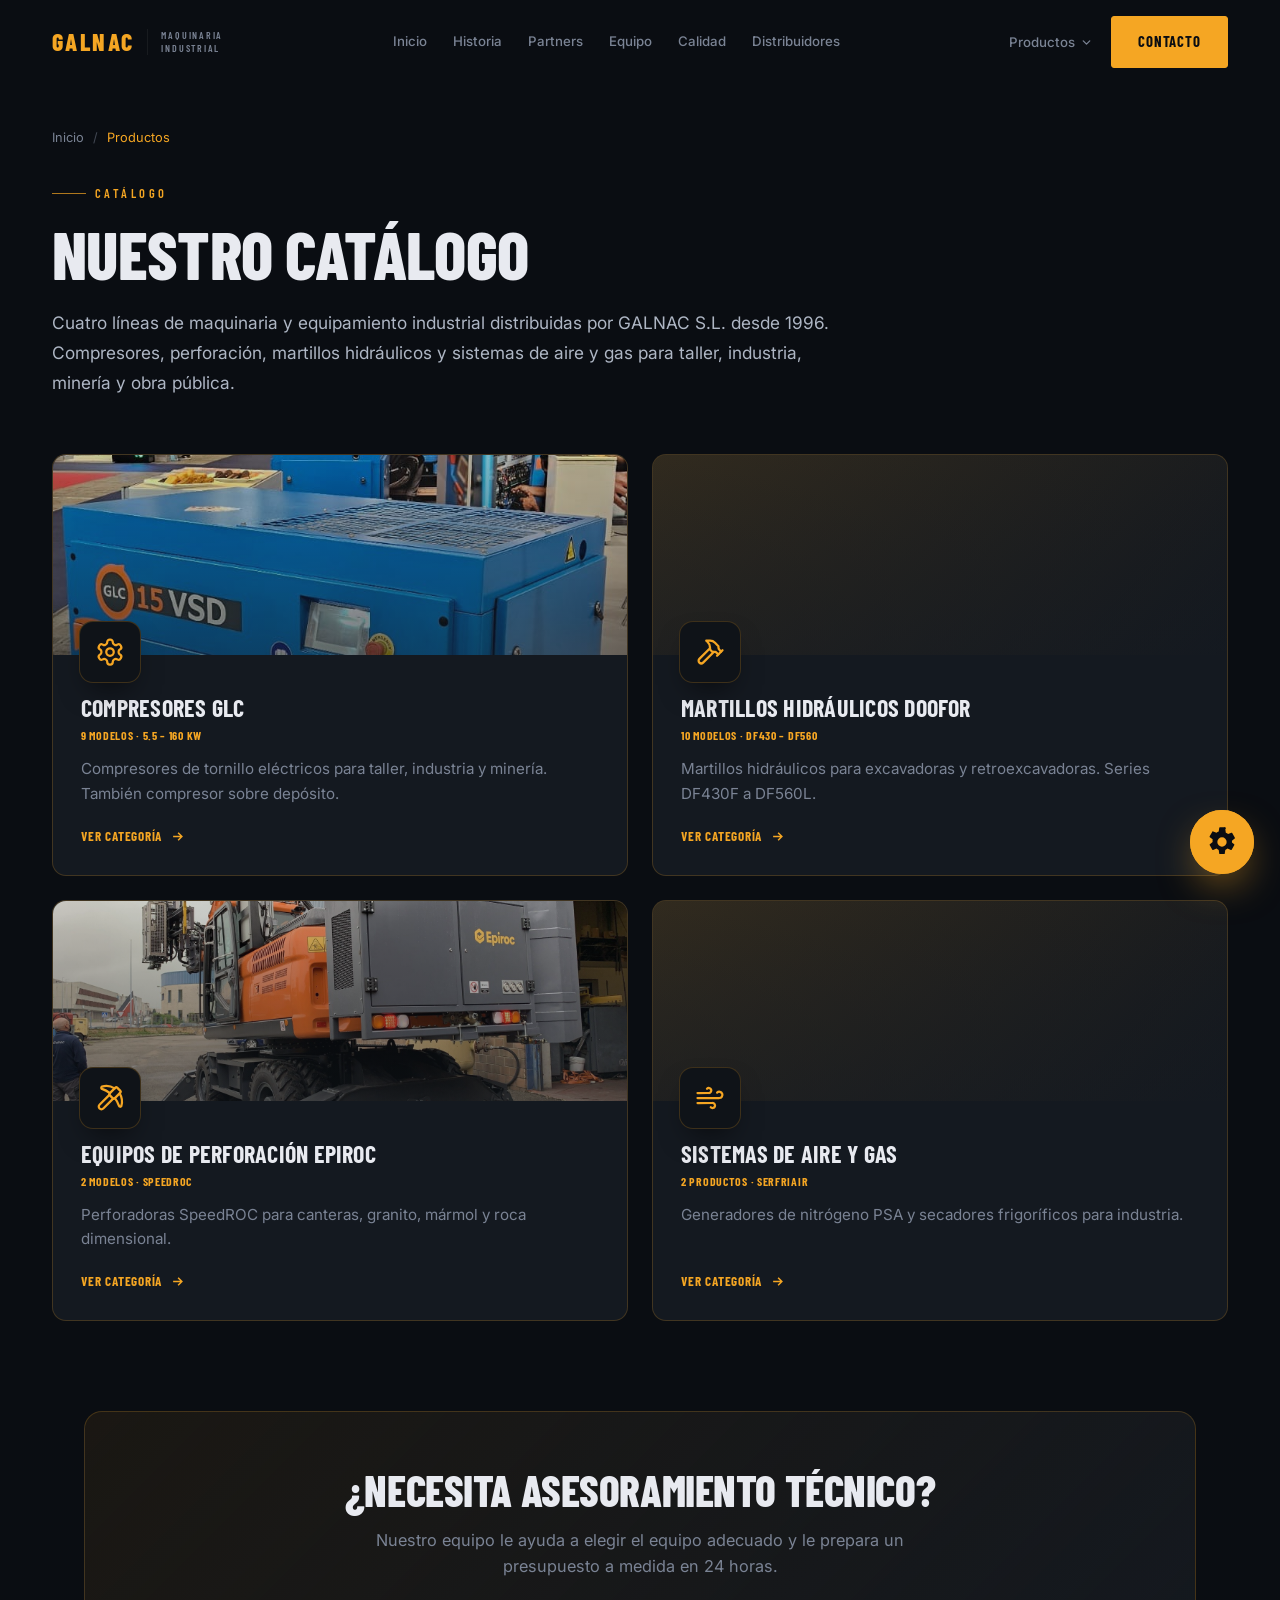
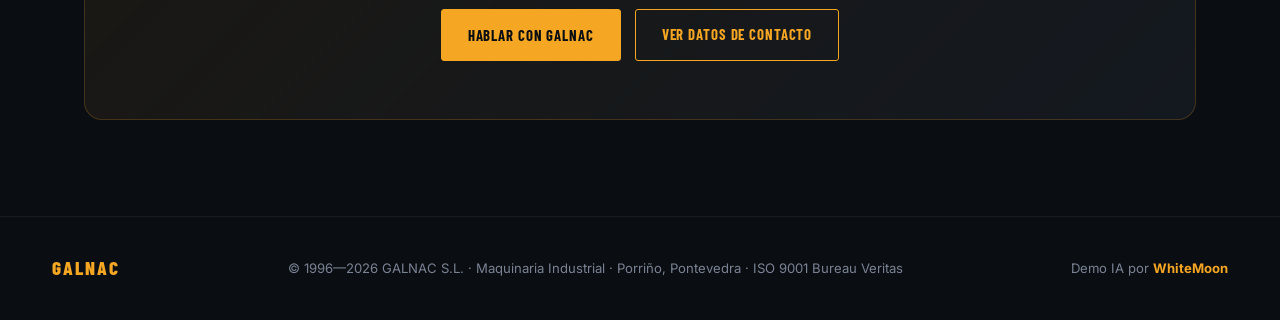
==== productos/index.html @ f0338fcb "feat: páginas internas de productos — catálogo, compresores, martillos, perforación, aire-gas - Nuev" ====
<!DOCTYPE html>
<html lang="es">
<head>
<meta charset="UTF-8" />
<meta name="viewport" content="width=device-width, initial-scale=1.0" />
<title>Catálogo de productos · GALNAC S.L. — Maquinaria Industrial</title>
<meta name="description" content="Catálogo completo de GALNAC S.L.: compresores de tornillo GLC, martillos hidráulicos Doofor, equipos de perforación Epiroc y sistemas de aire y gas. Maquinaria industrial desde 1996." />
<meta name="theme-color" content="#0a0d12" />
<link rel="preconnect" href="https://fonts.googleapis.com" />
<link rel="preconnect" href="https://fonts.gstatic.com" crossorigin />
<link href="https://fonts.googleapis.com/css2?family=Barlow+Condensed:wght@500;600;700;800&family=Inter:wght@400;500;600&display=swap" rel="stylesheet" />
<link rel="stylesheet" href="galnac.css" />
</head>
<body>

<header class="nav" id="nav">
  <div class="wrap nav-inner">
    <a href="../index.html#top" class="nav-logo" aria-label="GALNAC inicio">
      <img class="logo-img" src="https://galnac.com/wp-content/uploads/2021/06/logo_web.png" alt="Galnac" height="40" onerror="this.style.display='none';this.nextElementSibling.style.display='inline-block'" />
      <span class="logo-fallback">GALNAC</span>
      <span class="sep"></span>
      <small>Maquinaria<br>Industrial</small>
    </a>
    <nav class="nav-links">
      <a href="../index.html#top">Inicio</a>
      <a href="../index.html#historia">Historia</a>
      <a href="../index.html#partners">Partners</a>
      <a href="../index.html#equipo">Equipo</a>
      <a href="../index.html#calidad">Calidad</a>
      <a href="../index.html#distribuidores">Distribuidores</a>
    </nav>
    <div class="nav-cta">
      <div class="nav-dropdown">
        <a href="index.html" class="nav-link">Productos<svg class="chev" viewBox="0 0 24 24" fill="none" stroke="currentColor" stroke-width="2.4" stroke-linecap="round" stroke-linejoin="round"><path d="m6 9 6 6 6-6"/></svg></a>
        <div class="dropdown-menu">
          <a class="dropdown-item all" href="index.html">Ver todo el catálogo</a>
          <a class="dropdown-item" href="compresores.html">Compresores GLC</a>
          <a class="dropdown-item" href="martillos.html">Martillos Doofor</a>
          <a class="dropdown-item" href="perforacion.html">Equipos de Perforación</a>
          <a class="dropdown-item" href="aire-gas.html">Sistemas de Aire y Gas</a>
        </div>
      </div>
      <a href="../index.html#contacto" class="btn">Contacto</a>
      <div class="burger" id="burger" aria-label="Menú"><span></span><span></span><span></span></div>
    </div>
  </div>
</header>

<div class="mobile-menu" id="mobileMenu">
  <a href="../index.html#top">Inicio</a>
  <a href="../index.html#historia">Historia</a>
  <a href="index.html">Productos</a>
  <a href="../index.html#partners">Partners</a>
  <a href="../index.html#equipo">Equipo</a>
  <a href="../index.html#calidad">Calidad</a>
  <a href="../index.html#distribuidores">Distribuidores</a>
  <a href="../index.html#contacto">Contacto</a>
</div>

<main class="pp-main">
  <div class="crumb reveal">
    <a href="../index.html#top">Inicio</a><span class="sep">/</span><span class="cur">Productos</span>
  </div>
  <div class="pp-head reveal">
    <span class="eyebrow">Catálogo</span>
    <h1>Nuestro Catálogo</h1>
    <p class="lead">Cuatro líneas de maquinaria y equipamiento industrial distribuidas por GALNAC S.L. desde 1996. Compresores, perforación, martillos hidráulicos y sistemas de aire y gas para taller, industria, minería y obra pública.</p>
  </div>

  <div class="pp-section" style="padding-left:0;padding-right:0;padding-top:50px">
    <div class="catalog-grid">

      <a class="catalog-card reveal" href="compresores.html">
        <div class="catalog-media">
          <img src="../assets/compresor.jpeg" alt="Compresores Galnac GLC" loading="lazy" />
          <span class="catalog-badge"><svg viewBox="0 0 24 24" fill="none" stroke="currentColor" stroke-width="1.8" stroke-linecap="round" stroke-linejoin="round"><path d="M12.22 2h-.44a2 2 0 0 0-2 2v.18a2 2 0 0 1-1 1.73l-.43.25a2 2 0 0 1-2 0l-.15-.08a2 2 0 0 0-2.73.73l-.22.38a2 2 0 0 0 .73 2.73l.15.1a2 2 0 0 1 1 1.72v.51a2 2 0 0 1-1 1.74l-.15.09a2 2 0 0 0-.73 2.73l.22.38a2 2 0 0 0 2.73.73l.15-.08a2 2 0 0 1 2 0l.43.25a2 2 0 0 1 1 1.73V20a2 2 0 0 0 2 2h.44a2 2 0 0 0 2-2v-.18a2 2 0 0 1 1-1.73l.43-.25a2 2 0 0 1 2 0l.15.08a2 2 0 0 0 2.73-.73l.22-.39a2 2 0 0 0-.73-2.73l-.15-.08a2 2 0 0 1-1-1.74v-.5a2 2 0 0 1 1-1.74l.15-.09a2 2 0 0 0 .73-2.73l-.22-.38a2 2 0 0 0-2.73-.73l-.15.08a2 2 0 0 1-2 0l-.43-.25a2 2 0 0 1-1-1.73V4a2 2 0 0 0-2-2z"/><circle cx="12" cy="12" r="3"/></svg></span>
        </div>
        <div class="catalog-body">
          <h3>Compresores GLC</h3>
          <span class="count">9 modelos · 5.5 – 160 kW</span>
          <p>Compresores de tornillo eléctricos para taller, industria y minería. También compresor sobre depósito.</p>
          <span class="go">Ver categoría<svg viewBox="0 0 24 24" fill="none" stroke="currentColor" stroke-width="2.4"><path d="M5 12h14M13 6l6 6-6 6"/></svg></span>
        </div>
      </a>

      <a class="catalog-card reveal" href="martillos.html">
        <div class="catalog-media">
          <span class="catalog-badge"><svg viewBox="0 0 24 24" fill="none" stroke="currentColor" stroke-width="1.8" stroke-linecap="round" stroke-linejoin="round"><path d="m15 12-8.5 8.5a2.12 2.12 0 1 1-3-3L12 9"/><path d="M17.64 15 22 10.64"/><path d="m20.91 11.7-1.25-1.25c-.6-.6-.93-1.4-.93-2.25v-.86L16.01 4.6a5.56 5.56 0 0 0-3.94-1.64H9l.92.82A6.18 6.18 0 0 1 12 8.4v1.56l2 2h2.47l2.26 1.91"/></svg></span>
        </div>
        <div class="catalog-body">
          <h3>Martillos hidráulicos Doofor</h3>
          <span class="count">10 modelos · DF430 – DF560</span>
          <p>Martillos hidráulicos para excavadoras y retroexcavadoras. Series DF430F a DF560L.</p>
          <span class="go">Ver categoría<svg viewBox="0 0 24 24" fill="none" stroke="currentColor" stroke-width="2.4"><path d="M5 12h14M13 6l6 6-6 6"/></svg></span>
        </div>
      </a>

      <a class="catalog-card reveal" href="perforacion.html">
        <div class="catalog-media">
          <img src="../assets/maquina-epiroc.jpeg" alt="Equipos de perforación Epiroc" loading="lazy" />
          <span class="catalog-badge"><svg viewBox="0 0 24 24" fill="none" stroke="currentColor" stroke-width="1.8" stroke-linecap="round" stroke-linejoin="round"><path d="M14.531 12.469 6.619 20.38a1 1 0 1 1-3-3l7.912-7.912"/><path d="M15.686 4.314A12.5 12.5 0 0 0 5.461 2.958 1 1 0 0 0 5.58 4.71a22 22 0 0 1 6.318 3.393"/><path d="M17.7 3.7a1 1 0 0 0-1.4 0l-4.6 4.6a1 1 0 0 0 0 1.4l2.6 2.6a1 1 0 0 0 1.4 0l4.6-4.6a1 1 0 0 0 0-1.4z"/><path d="M19.686 8.314a12.501 12.501 0 0 1 1.356 10.225 1 1 0 0 1-1.751-.119 22 22 0 0 0-3.393-6.319"/></svg></span>
        </div>
        <div class="catalog-body">
          <h3>Equipos de perforación Epiroc</h3>
          <span class="count">2 modelos · SpeedROC</span>
          <p>Perforadoras SpeedROC para canteras, granito, mármol y roca dimensional.</p>
          <span class="go">Ver categoría<svg viewBox="0 0 24 24" fill="none" stroke="currentColor" stroke-width="2.4"><path d="M5 12h14M13 6l6 6-6 6"/></svg></span>
        </div>
      </a>

      <a class="catalog-card reveal" href="aire-gas.html">
        <div class="catalog-media">
          <span class="catalog-badge"><svg viewBox="0 0 24 24" fill="none" stroke="currentColor" stroke-width="1.8" stroke-linecap="round" stroke-linejoin="round"><path d="M17.7 7.7a2.5 2.5 0 1 1 1.8 4.3H2"/><path d="M9.6 4.6A2 2 0 1 1 11 8H2"/><path d="M12.6 19.4A2 2 0 1 0 14 16H2"/></svg></span>
        </div>
        <div class="catalog-body">
          <h3>Sistemas de aire y gas</h3>
          <span class="count">2 productos · SERFRIAIR</span>
          <p>Generadores de nitrógeno PSA y secadores frigoríficos para industria.</p>
          <span class="go">Ver categoría<svg viewBox="0 0 24 24" fill="none" stroke="currentColor" stroke-width="2.4"><path d="M5 12h14M13 6l6 6-6 6"/></svg></span>
        </div>
      </a>

    </div>
  </div>

  <div class="pp-final reveal">
    <div class="pp-final-inner">
      <h2>¿Necesita asesoramiento técnico?</h2>
      <p>Nuestro equipo le ayuda a elegir el equipo adecuado y le prepara un presupuesto a medida en 24 horas.</p>
      <div class="pp-final-actions">
        <button class="btn" onclick="toggleChat()">Hablar con Galnac</button>
        <a class="btn ghost" href="../index.html#contacto">Ver datos de contacto</a>
      </div>
    </div>
  </div>
</main>

<footer class="foot">
  <div class="wrap foot-inner">
    <span class="foot-logo">GALNAC</span>
    <span>© 1996—2026 GALNAC S.L. · Maquinaria Industrial · Porriño, Pontevedra · ISO 9001 Bureau Veritas</span>
    <span class="foot-wm">Demo IA por <b>WhiteMoon</b></span>
  </div>
</footer>

<script src="galnac.js"></script>
</body>
</html>
---- productos/galnac.css ----
/* GALNAC — estilos compartidos de las páginas internas de productos */
:root{
  --bg:#0a0d12;
  --bg2:#0f1318;
  --card:#141920;
  --p:#f5a623;
  --p2:#ffc107;
  --text:#e8eaf0;
  --muted:#7a8394;
  --border:rgba(245,166,35,.2);
  --line:rgba(255,255,255,.06);
  --display:"Barlow Condensed",system-ui,sans-serif;
  --body:"Inter",system-ui,sans-serif;
  --maxw:1240px;
}
*{margin:0;padding:0;box-sizing:border-box}
html{scroll-behavior:smooth;scroll-padding-top:96px}
body{background:var(--bg);color:var(--text);font-family:var(--body);font-weight:400;line-height:1.6;overflow-x:hidden;-webkit-font-smoothing:antialiased}
::selection{background:var(--p);color:#0a0d12}
a{color:inherit;text-decoration:none}
img{max-width:100%;display:block}
h1,h2,h3,.display{font-family:var(--display);font-weight:800;line-height:.95;letter-spacing:-.01em;text-transform:uppercase}
.wrap{max-width:var(--maxw);margin:0 auto;padding:0 32px}
.eyebrow{font-family:var(--display);font-weight:600;text-transform:uppercase;letter-spacing:.28em;font-size:.78rem;color:var(--p);display:inline-flex;align-items:center;gap:.7em}
.eyebrow::before{content:"";width:34px;height:1px;background:var(--p);display:inline-block;opacity:.7}

/* ============ NAV ============ */
header.nav{position:fixed;top:0;left:0;right:0;z-index:900;transition:background .4s ease,border-color .4s ease,backdrop-filter .4s}
header.nav::after{content:"";position:absolute;inset:0;border-bottom:1px solid transparent;transition:border-color .4s;pointer-events:none}
header.nav.scrolled{background:rgba(8,10,14,.82);backdrop-filter:blur(14px)}
header.nav.scrolled::after{border-bottom-color:var(--line)}
.nav-inner{display:flex;align-items:center;justify-content:space-between;height:84px}
.nav-logo{display:flex;align-items:center;gap:13px}
.nav-logo .logo-img{display:block;height:40px;width:auto;flex-shrink:0;filter:brightness(0) saturate(100%) invert(72%) sepia(58%) saturate(1400%) hue-rotate(353deg) brightness(99%) contrast(95%)}
.nav-logo .logo-fallback{display:none;color:var(--p);font-family:var(--display);font-weight:800;font-size:1.5rem;letter-spacing:.1em;line-height:1}
.nav-logo .sep{width:1px;height:26px;background:var(--line)}
.nav-logo small{font-family:var(--display);font-weight:600;letter-spacing:.18em;font-size:.62rem;color:var(--muted);text-transform:uppercase;line-height:1.3}
.nav-links{display:flex;align-items:center;gap:26px}
.nav-links a{font-size:.83rem;font-weight:500;color:var(--muted);position:relative;transition:color .25s}
.nav-links a::after{content:"";position:absolute;left:0;bottom:-6px;width:0;height:1.5px;background:var(--p);transition:width .3s ease}
.nav-links a:hover{color:var(--text)}
.nav-links a:hover::after{width:100%}
/* dropdown productos (lista simple) */
.nav-dropdown{position:relative}
.nav-dropdown>.nav-link{display:inline-flex;align-items:center;gap:5px;font-size:.83rem;font-weight:500;color:var(--muted);cursor:pointer;transition:color .25s}
.nav-dropdown:hover>.nav-link{color:var(--text)}
.nav-dropdown>.nav-link .chev{width:13px;height:13px;transition:transform .3s}
.nav-dropdown:hover>.nav-link .chev{transform:rotate(180deg);color:var(--p)}
.dropdown-menu{display:none;position:absolute;top:100%;right:0;margin-top:14px;background:#0d1117;border:1px solid rgba(245,166,35,.3);border-radius:12px;padding:10px;z-index:999;box-shadow:0 18px 50px rgba(0,0,0,.6);min-width:248px}
.dropdown-menu::before{content:"";position:absolute;top:-14px;left:0;right:0;height:14px}
.nav-dropdown:hover .dropdown-menu{display:block}
.dropdown-item{display:block;padding:9px 16px;color:#c2c7d2;font-size:.86rem;border-radius:7px;transition:color .2s,background .2s,padding .2s}
.dropdown-item:hover{color:var(--p);background:rgba(245,166,35,.06);padding-left:21px}
.dropdown-item.all{color:var(--p);font-weight:600;border-bottom:1px solid rgba(255,255,255,.07);border-radius:0;margin-bottom:5px;padding-bottom:12px}
.dropdown-item.all:hover{padding-left:16px}
.btn{display:inline-flex;align-items:center;gap:9px;font-family:var(--display);font-weight:700;text-transform:uppercase;letter-spacing:.06em;font-size:.92rem;padding:13px 26px;border-radius:3px;border:1px solid var(--p);color:#0a0d12;background:var(--p);transition:transform .2s ease,box-shadow .3s ease,background .3s;cursor:pointer}
.btn:hover{transform:translateY(-2px);box-shadow:0 10px 30px -10px rgba(245,166,35,.6)}
.btn.ghost{background:transparent;color:var(--p)}
.btn.ghost:hover{background:rgba(245,166,35,.08)}
.nav-cta{display:flex;align-items:center;gap:18px}
.burger{display:none;flex-direction:column;gap:5px;cursor:pointer;padding:8px}
.burger span{width:26px;height:2px;background:var(--text);transition:.3s}
.mobile-menu{position:fixed;inset:0;background:rgba(8,10,14,.97);backdrop-filter:blur(10px);z-index:899;display:flex;flex-direction:column;justify-content:center;align-items:center;gap:24px;opacity:0;pointer-events:none;transition:opacity .35s}
.mobile-menu.open{opacity:1;pointer-events:auto}
.mobile-menu a{font-family:var(--display);font-weight:700;text-transform:uppercase;font-size:1.6rem;color:var(--text);letter-spacing:.02em}
.mobile-menu a:hover{color:var(--p)}

/* ============ PÁGINA DE PRODUCTO ============ */
.pp-main{max-width:var(--maxw);margin:0 auto;padding:128px 32px 0}
.crumb{display:flex;align-items:center;gap:9px;font-size:.8rem;color:var(--muted);margin-bottom:28px;flex-wrap:wrap}
.crumb a{transition:color .2s}
.crumb a:hover{color:var(--text)}
.crumb .sep{opacity:.5}
.crumb .cur{color:var(--p)}
.pp-head{max-width:780px}
.pp-head h1{font-size:clamp(2.3rem,6vw,4.2rem);margin-top:18px}
.pp-head .lead{color:#aeb6c4;font-size:1.08rem;margin-top:22px;line-height:1.75}
.pp-banner{margin-top:44px;border-radius:16px;overflow:hidden;border:1px solid var(--border);position:relative}
.pp-banner img{width:100%;height:clamp(240px,42vw,440px);object-fit:cover}
.pp-banner::after{content:"";position:absolute;inset:0;background:linear-gradient(180deg,rgba(10,13,18,.1),rgba(10,13,18,.55))}

.pp-section{max-width:var(--maxw);margin:0 auto;padding:72px 32px 0}
.pp-section .sec-head{margin-bottom:40px}
.pp-section .sec-head h2{font-size:clamp(1.9rem,4vw,2.8rem);margin-top:14px}

/* grid de modelos */
.model-grid{display:grid;grid-template-columns:repeat(3,1fr);gap:20px}
.model-card{background:var(--card);border:1px solid var(--line);border-radius:12px;padding:26px;display:flex;flex-direction:column;transition:border-color .3s,transform .3s}
.model-card:hover{border-color:var(--border);transform:translateY(-4px)}
.model-card .mname{font-family:var(--display);font-weight:800;font-size:1.5rem;text-transform:uppercase;letter-spacing:.01em;line-height:1}
.model-card .mspec{margin-top:11px;font-size:.72rem;font-weight:600;letter-spacing:.08em;text-transform:uppercase;color:var(--p);border:1px solid var(--border);border-radius:100px;padding:4px 12px;align-self:flex-start}
.model-card .mdesc{color:var(--muted);font-size:.9rem;margin-top:15px;flex:1}
.model-card .mcta{margin-top:20px;display:inline-flex;align-items:center;gap:8px;font-family:var(--display);font-weight:700;text-transform:uppercase;letter-spacing:.06em;font-size:.8rem;color:var(--p);background:none;border:none;cursor:pointer;padding:0;align-self:flex-start;transition:gap .3s}
.model-card .mcta:hover{gap:13px}
.model-card .mcta svg{width:14px;height:14px}

/* catálogo — 4 cards grandes */
.catalog-grid{display:grid;grid-template-columns:1fr 1fr;gap:24px;margin-top:6px}
.catalog-card{position:relative;display:flex;flex-direction:column;background:var(--card);border:1px solid var(--border);border-radius:14px;overflow:hidden;transition:border-color .35s,transform .35s,box-shadow .35s}
.catalog-card:hover{transform:translateY(-6px);border-color:var(--p);box-shadow:0 24px 50px -26px rgba(245,166,35,.4)}
.catalog-media{height:200px;position:relative;background:linear-gradient(135deg,rgba(245,166,35,.16),rgba(20,25,32,.5))}
.catalog-media img{width:100%;height:100%;object-fit:cover;transition:transform .7s ease}
.catalog-card:hover .catalog-media img{transform:scale(1.05)}
.catalog-media::after{content:"";position:absolute;inset:0;background:linear-gradient(180deg,rgba(10,13,18,.15),rgba(20,25,32,.55))}
.catalog-badge{position:absolute;left:26px;bottom:-28px;z-index:2;width:62px;height:62px;border-radius:14px;background:var(--bg2);border:1px solid var(--border);display:flex;align-items:center;justify-content:center;color:var(--p);box-shadow:0 14px 30px -12px rgba(0,0,0,.7)}
.catalog-badge svg{width:30px;height:30px}
.catalog-body{padding:42px 28px 28px;display:flex;flex-direction:column;flex:1}
.catalog-body h3{font-size:1.5rem;font-weight:700;letter-spacing:.01em}
.catalog-body .count{font-family:var(--display);font-weight:700;font-size:.74rem;letter-spacing:.06em;text-transform:uppercase;color:var(--p);margin-top:6px}
.catalog-body p{color:var(--muted);font-size:.95rem;margin-top:12px;flex:1}
.catalog-body .go{margin-top:20px;display:inline-flex;align-items:center;gap:8px;font-family:var(--display);font-weight:700;text-transform:uppercase;letter-spacing:.06em;font-size:.82rem;color:var(--p);transition:gap .3s}
.catalog-card:hover .catalog-body .go{gap:14px}
.catalog-body .go svg{width:15px;height:15px}

/* CTA final */
.pp-final{max-width:var(--maxw);margin:90px auto 0;padding:0 32px}
.pp-final-inner{background:linear-gradient(135deg,rgba(245,166,35,.07),var(--card));border:1px solid var(--border);border-radius:18px;padding:58px 40px;text-align:center}
.pp-final-inner h2{font-size:clamp(1.9rem,4vw,2.7rem)}
.pp-final-inner p{color:var(--muted);margin:16px auto 30px;max-width:580px;font-size:1.02rem}
.pp-final-actions{display:flex;gap:14px;justify-content:center;flex-wrap:wrap}

/* footer */
footer.foot{border-top:1px solid var(--line);padding:36px 0;margin-top:96px}
.foot-inner{display:flex;align-items:center;justify-content:space-between;flex-wrap:wrap;gap:18px;color:var(--muted);font-size:.82rem}
.foot-inner .foot-logo{font-family:var(--display);font-weight:800;letter-spacing:.1em;color:var(--p);font-size:1.2rem}
.foot-wm{color:var(--muted)}
.foot-wm b{color:var(--p)}

/* reveal */
.reveal{opacity:0;transform:translateY(34px);transition:opacity .8s cubic-bezier(.16,1,.3,1),transform .8s cubic-bezier(.16,1,.3,1)}
.reveal.is-in{opacity:1;transform:none}

/* ============ CHATBOT ============ */
.fab{position:fixed;right:26px;bottom:26px;z-index:950;width:64px;height:64px;border-radius:50%;background:var(--p);border:none;cursor:pointer;display:flex;align-items:center;justify-content:center;box-shadow:0 16px 40px -10px rgba(245,166,35,.65);transition:transform .3s ease,box-shadow .3s}
.fab:hover{transform:scale(1.08) rotate(15deg)}
.fab svg{width:32px;height:32px;color:#0a0d12;animation:gear 12s linear infinite}
@keyframes gear{to{transform:rotate(360deg)}}
.fab .ping{position:absolute;inset:0;border-radius:50%;border:2px solid var(--p);animation:fabping 2.6s ease-out infinite}
@keyframes fabping{0%{transform:scale(1);opacity:.7}100%{transform:scale(1.5);opacity:0}}
.chat{position:fixed;right:26px;bottom:26px;z-index:960;width:392px;max-width:calc(100vw - 32px);height:600px;max-height:calc(100vh - 40px);background:var(--bg2);border:1px solid var(--border);border-radius:16px;display:flex;flex-direction:column;overflow:hidden;box-shadow:0 40px 90px -30px rgba(0,0,0,.9);transform:translateY(30px) scale(.96);opacity:0;pointer-events:none;transition:transform .35s cubic-bezier(.16,1,.3,1),opacity .35s}
.chat.open{transform:none;opacity:1;pointer-events:auto}
.chat-head{display:flex;align-items:center;gap:14px;padding:18px 20px;background:var(--card);border-bottom:1px solid var(--line)}
.chat-ava{width:46px;height:46px;border-radius:50%;background:linear-gradient(135deg,var(--p),#c97e10);display:flex;align-items:center;justify-content:center;flex-shrink:0}
.chat-ava svg{width:26px;height:26px;color:#0a0d12}
.chat-head .hi b{font-family:var(--display);font-weight:800;font-size:1.18rem;text-transform:uppercase;letter-spacing:.04em;display:block;line-height:1}
.chat-head .hi small{color:var(--muted);font-size:.74rem;display:flex;align-items:center;gap:6px;margin-top:4px}
.chat-head .hi small i{width:7px;height:7px;border-radius:50%;background:#22c55e;display:inline-block}
.chat-x{margin-left:auto;background:none;border:none;color:var(--muted);cursor:pointer;font-size:1.5rem;line-height:1;padding:4px 8px;transition:color .2s}
.chat-x:hover{color:var(--text)}
.chat-body{flex:1;overflow-y:auto;padding:20px;display:flex;flex-direction:column;gap:14px;scrollbar-width:thin;scrollbar-color:var(--p) transparent}
.chat-body::-webkit-scrollbar{width:6px}
.chat-body::-webkit-scrollbar-thumb{background:rgba(245,166,35,.4);border-radius:3px}
.msg{max-width:84%;padding:12px 15px;border-radius:13px;font-size:.92rem;line-height:1.5;white-space:pre-wrap;word-wrap:break-word;animation:msgin .35s ease}
@keyframes msgin{from{opacity:0;transform:translateY(8px)}to{opacity:1;transform:none}}
.msg.bot{align-self:flex-start;background:var(--card);border:1px solid var(--line);border-bottom-left-radius:4px}
.msg.me{align-self:flex-end;background:var(--p);color:#0a0d12;font-weight:500;border-bottom-right-radius:4px}
.typing{align-self:flex-start;display:flex;gap:5px;padding:14px 16px;background:var(--card);border:1px solid var(--line);border-radius:13px;border-bottom-left-radius:4px}
.typing span{width:7px;height:7px;border-radius:50%;background:var(--muted);animation:typing 1.2s infinite}
.typing span:nth-child(2){animation-delay:.2s}.typing span:nth-child(3){animation-delay:.4s}
@keyframes typing{0%,60%,100%{opacity:.3;transform:translateY(0)}30%{opacity:1;transform:translateY(-4px)}}
.quicks{display:flex;flex-wrap:wrap;gap:8px;padding:0 20px 14px}
.quick{font-family:var(--body);font-size:.8rem;font-weight:500;border:1px solid var(--border);background:rgba(245,166,35,.05);color:var(--p2);border-radius:100px;padding:8px 13px;cursor:pointer;transition:background .25s,transform .2s}
.quick:hover{background:rgba(245,166,35,.16);transform:translateY(-2px)}
.chat-input{display:flex;gap:10px;padding:14px 16px;border-top:1px solid var(--line);background:var(--card)}
.chat-input input{flex:1;background:var(--bg);border:1px solid var(--line);border-radius:9px;color:var(--text);padding:12px 14px;font-family:var(--body);font-size:.92rem;outline:none;transition:border-color .25s}
.chat-input input:focus{border-color:var(--border)}
.chat-input button{background:var(--p);border:none;border-radius:9px;width:46px;cursor:pointer;display:flex;align-items:center;justify-content:center;flex-shrink:0;transition:transform .2s,opacity .2s}
.chat-input button:hover{transform:scale(1.06)}
.chat-input button:disabled{opacity:.45;cursor:default}
.chat-input button svg{width:20px;height:20px;color:#0a0d12}

/* ============ RESPONSIVE ============ */
@media(max-width:900px){
  .wrap,.pp-main,.pp-section,.pp-final{padding-left:22px;padding-right:22px}
  .nav-links{display:none}
  .nav-cta .btn{display:none}
  .nav-dropdown{display:none}
  .burger{display:flex}
  .model-grid{grid-template-columns:1fr 1fr}
  .catalog-grid{grid-template-columns:1fr}
}
@media(max-width:600px){
  .wrap,.pp-main,.pp-section,.pp-final{padding-left:18px;padding-right:18px}
  .model-grid{grid-template-columns:1fr}
  .chat{right:0;bottom:0;width:100vw;height:100vh;max-height:100vh;border-radius:0}
  .fab{right:18px;bottom:18px}
  .pp-final-inner{padding:42px 24px}
}
@media(prefers-reduced-motion:reduce){
  *{animation-duration:.001ms!important;animation-iteration-count:1!important;transition-duration:.001ms!important;scroll-behavior:auto!important}
  .reveal{opacity:1!important;transform:none!important}
}
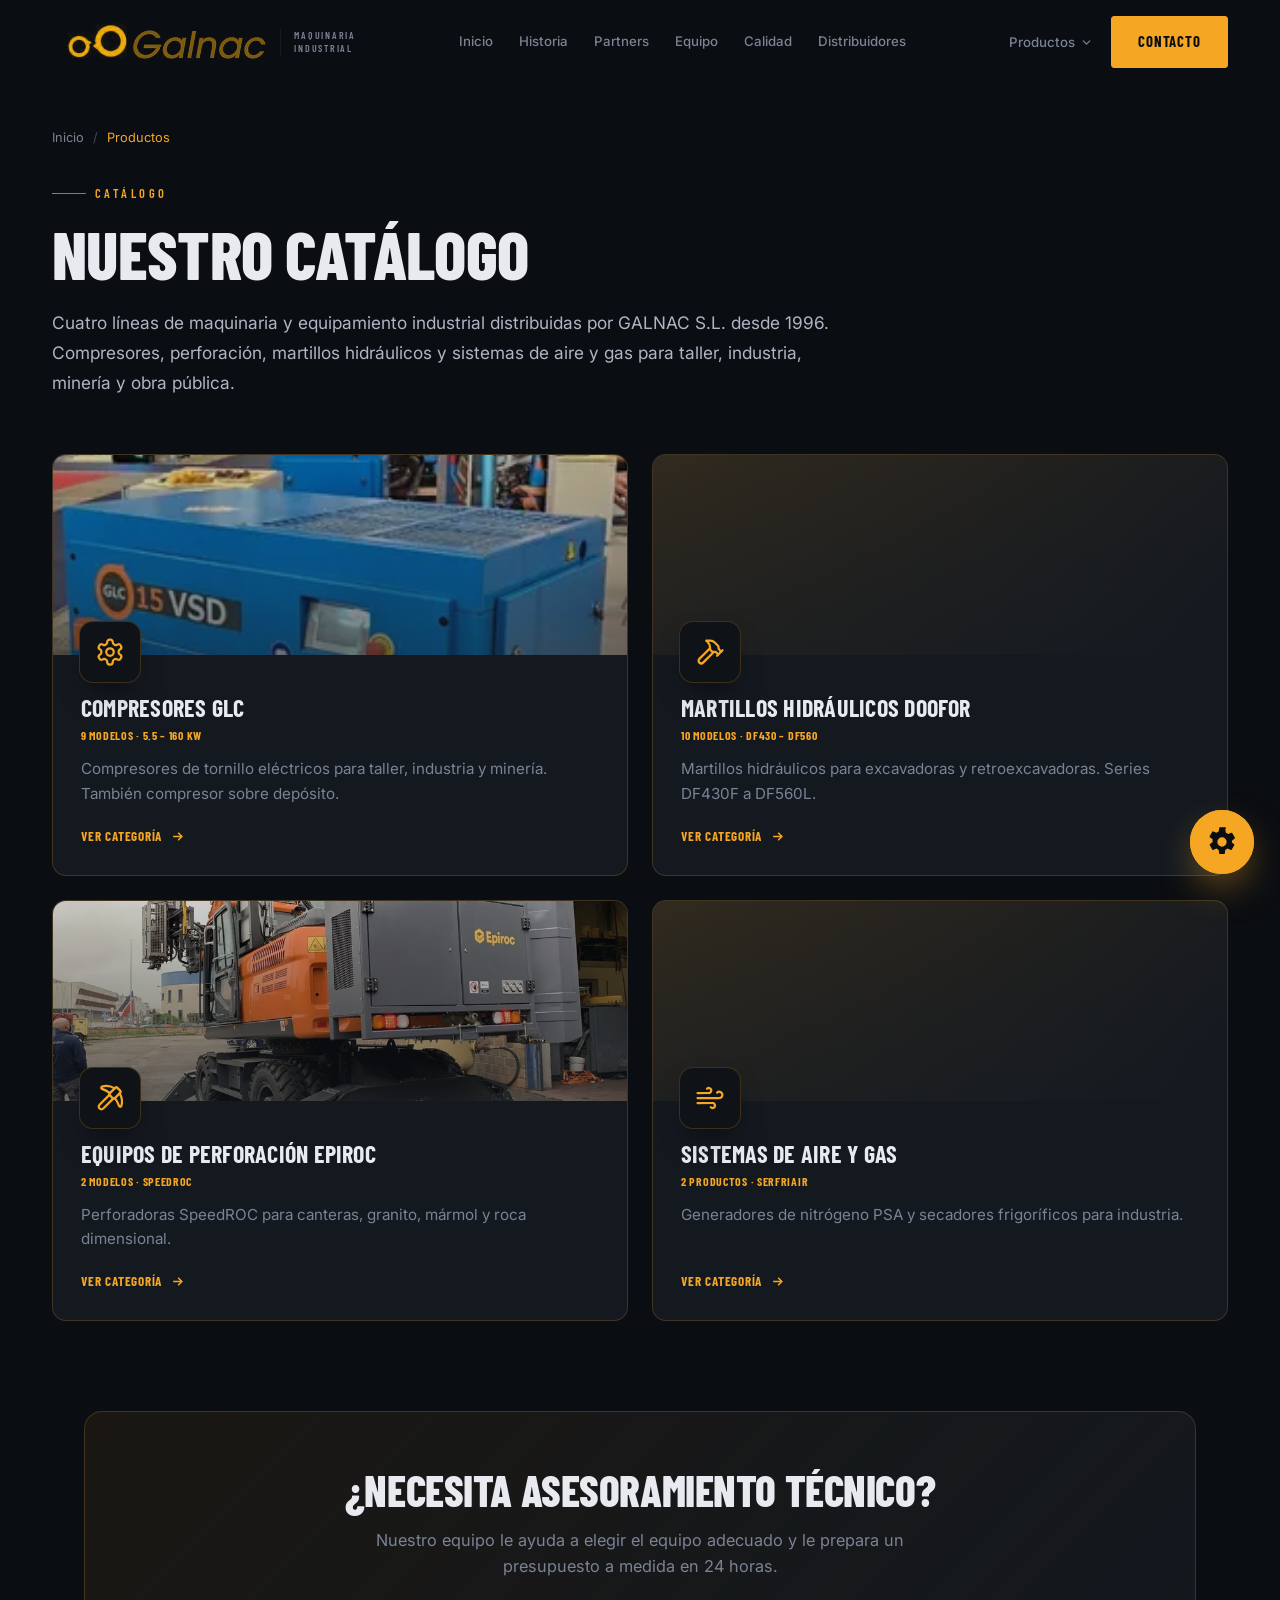
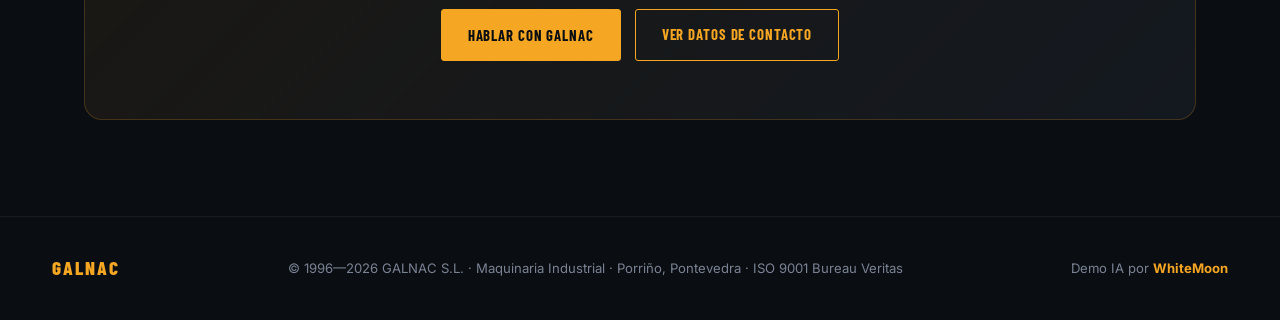
==== commit 2c1cf312: "perf: WebP, fonts no-blocking, logo local, CLS beam/scan, GSAP defer - Imágenes a WebP + recomprimid" ====
--- a/productos/index.html
+++ b/productos/index.html
@@ -16,8 +16,10 @@
 <header class="nav" id="nav">
   <div class="wrap nav-inner">
     <a href="../index.html#top" class="nav-logo" aria-label="GALNAC inicio">
-      <img class="logo-img" src="https://galnac.com/wp-content/uploads/2021/06/logo_web.png" alt="Galnac" height="40" onerror="this.style.display='none';this.nextElementSibling.style.display='inline-block'" />
-      <span class="logo-fallback">GALNAC</span>
+      <picture>
+        <source srcset="../assets/logo-galnac.webp" type="image/webp" />
+        <img class="logo-img" src="../assets/logo-galnac.png" alt="Galnac" width="202" height="40" />
+      </picture>
       <span class="sep"></span>
       <small>Maquinaria<br>Industrial</small>
     </a>
@@ -72,7 +74,7 @@
 
       <a class="catalog-card reveal" href="compresores.html">
         <div class="catalog-media">
-          <img src="../assets/compresor.jpeg" alt="Compresores Galnac GLC" loading="lazy" />
+          <picture><source srcset="../assets/compresor.webp" type="image/webp" /><img src="../assets/compresor.jpeg" alt="Compresores Galnac GLC" loading="lazy" /></picture>
           <span class="catalog-badge"><svg viewBox="0 0 24 24" fill="none" stroke="currentColor" stroke-width="1.8" stroke-linecap="round" stroke-linejoin="round"><path d="M12.22 2h-.44a2 2 0 0 0-2 2v.18a2 2 0 0 1-1 1.73l-.43.25a2 2 0 0 1-2 0l-.15-.08a2 2 0 0 0-2.73.73l-.22.38a2 2 0 0 0 .73 2.73l.15.1a2 2 0 0 1 1 1.72v.51a2 2 0 0 1-1 1.74l-.15.09a2 2 0 0 0-.73 2.73l.22.38a2 2 0 0 0 2.73.73l.15-.08a2 2 0 0 1 2 0l.43.25a2 2 0 0 1 1 1.73V20a2 2 0 0 0 2 2h.44a2 2 0 0 0 2-2v-.18a2 2 0 0 1 1-1.73l.43-.25a2 2 0 0 1 2 0l.15.08a2 2 0 0 0 2.73-.73l.22-.39a2 2 0 0 0-.73-2.73l-.15-.08a2 2 0 0 1-1-1.74v-.5a2 2 0 0 1 1-1.74l.15-.09a2 2 0 0 0 .73-2.73l-.22-.38a2 2 0 0 0-2.73-.73l-.15.08a2 2 0 0 1-2 0l-.43-.25a2 2 0 0 1-1-1.73V4a2 2 0 0 0-2-2z"/><circle cx="12" cy="12" r="3"/></svg></span>
         </div>
         <div class="catalog-body">
@@ -97,7 +99,7 @@
 
       <a class="catalog-card reveal" href="perforacion.html">
         <div class="catalog-media">
-          <img src="../assets/maquina-epiroc.jpeg" alt="Equipos de perforación Epiroc" loading="lazy" />
+          <picture><source srcset="../assets/maquina-epiroc.webp" type="image/webp" /><img src="../assets/maquina-epiroc.jpeg" alt="Equipos de perforación Epiroc" loading="lazy" /></picture>
           <span class="catalog-badge"><svg viewBox="0 0 24 24" fill="none" stroke="currentColor" stroke-width="1.8" stroke-linecap="round" stroke-linejoin="round"><path d="M14.531 12.469 6.619 20.38a1 1 0 1 1-3-3l7.912-7.912"/><path d="M15.686 4.314A12.5 12.5 0 0 0 5.461 2.958 1 1 0 0 0 5.58 4.71a22 22 0 0 1 6.318 3.393"/><path d="M17.7 3.7a1 1 0 0 0-1.4 0l-4.6 4.6a1 1 0 0 0 0 1.4l2.6 2.6a1 1 0 0 0 1.4 0l4.6-4.6a1 1 0 0 0 0-1.4z"/><path d="M19.686 8.314a12.501 12.501 0 0 1 1.356 10.225 1 1 0 0 1-1.751-.119 22 22 0 0 0-3.393-6.319"/></svg></span>
         </div>
         <div class="catalog-body">
--- a/productos/galnac.css
+++ b/productos/galnac.css
@@ -19,6 +19,7 @@
 ::selection{background:var(--p);color:#0a0d12}
 a{color:inherit;text-decoration:none}
 img{max-width:100%;display:block}
+picture{display:contents}
 h1,h2,h3,.display{font-family:var(--display);font-weight:800;line-height:.95;letter-spacing:-.01em;text-transform:uppercase}
 .wrap{max-width:var(--maxw);margin:0 auto;padding:0 32px}
 .eyebrow{font-family:var(--display);font-weight:600;text-transform:uppercase;letter-spacing:.28em;font-size:.78rem;color:var(--p);display:inline-flex;align-items:center;gap:.7em}
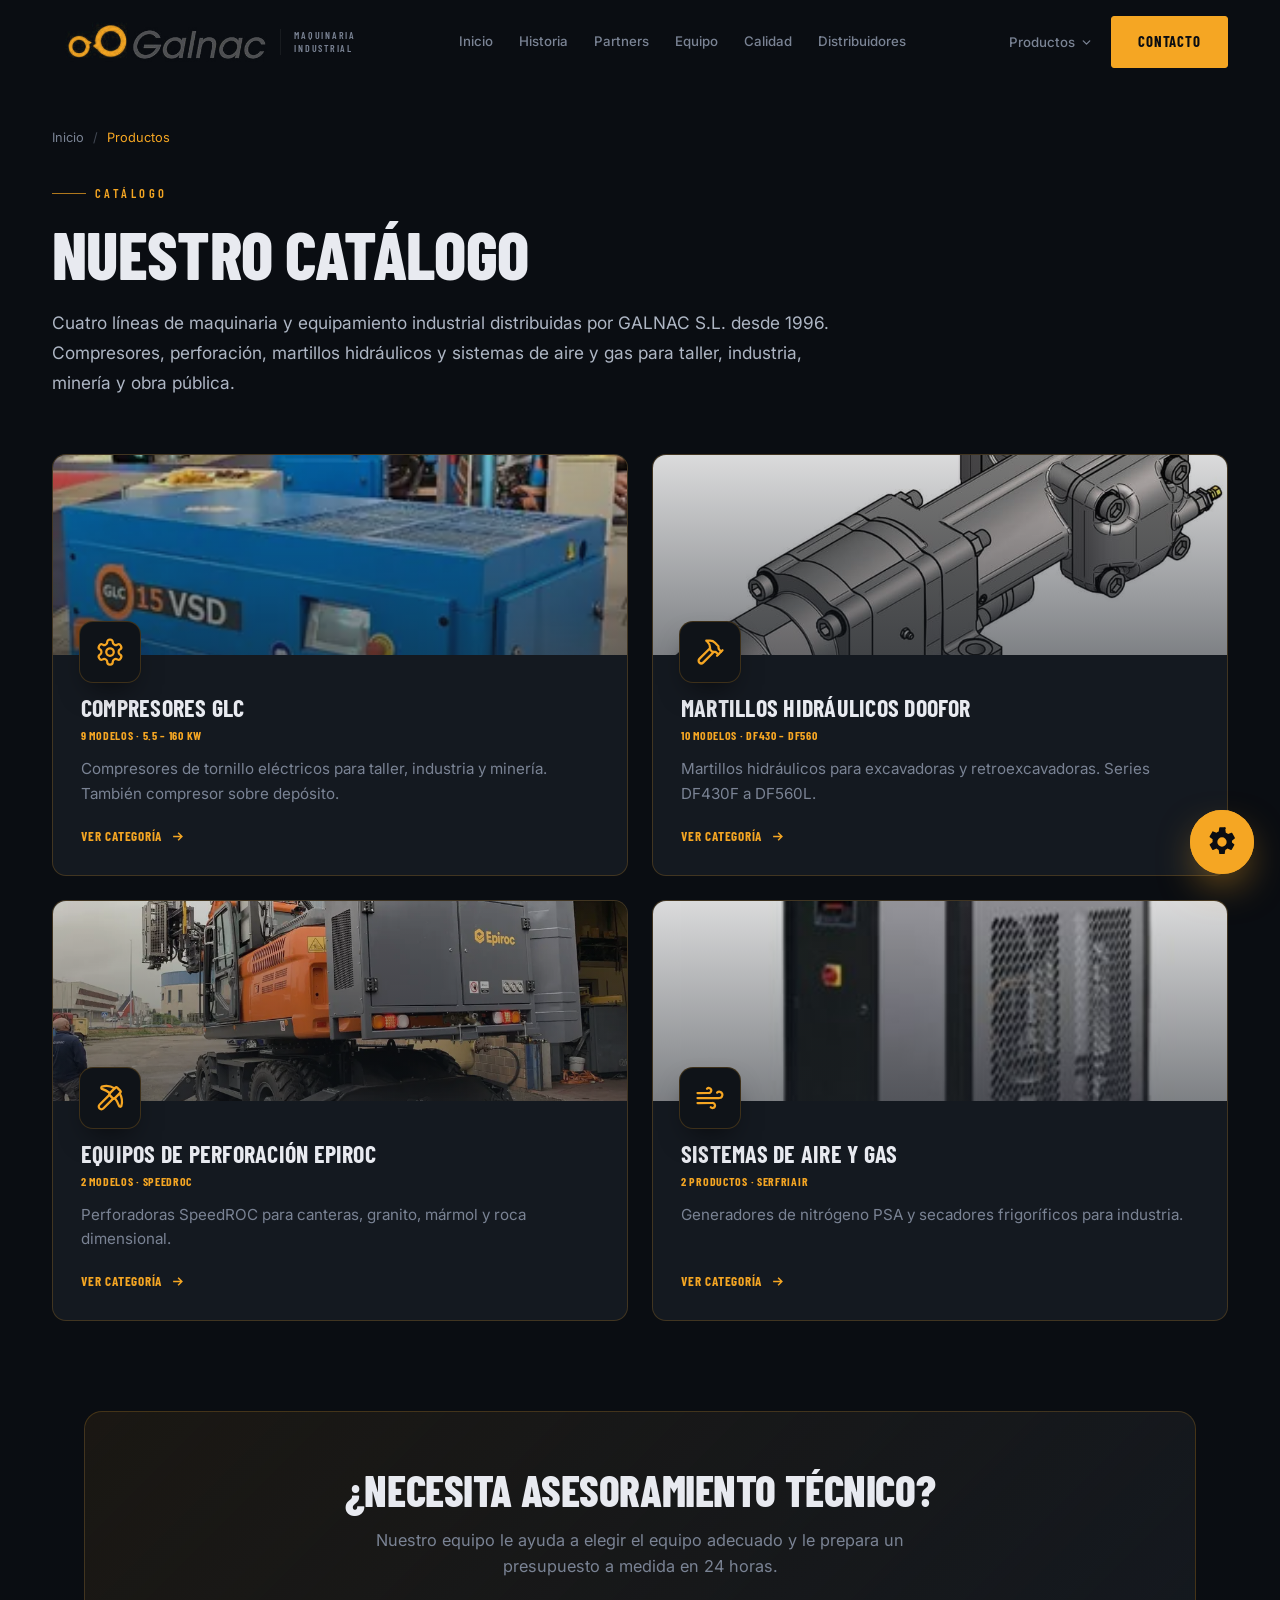
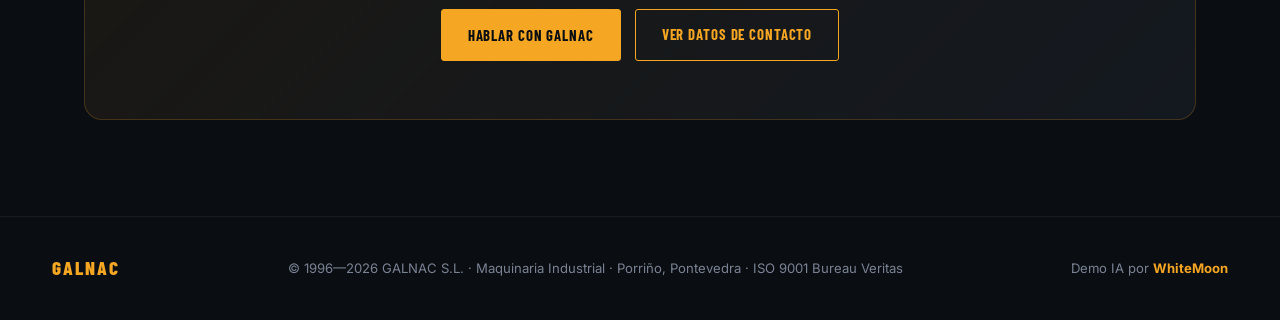
==== commit c4f367c2: "fix: añadir imágenes faltantes en catálogo productos Las cards de Martillos Doofor y Sistemas de Air" ====
--- a/productos/index.html
+++ b/productos/index.html
@@ -87,6 +87,7 @@
 
       <a class="catalog-card reveal" href="martillos.html">
         <div class="catalog-media">
+          <img src="https://nexusforgeia.github.io/WHITEMOON-GALNAC/assets/martillo-doofor.jpeg" alt="Martillo hidráulico Doofor DF430F" width="600" height="400" loading="lazy" />
           <span class="catalog-badge"><svg viewBox="0 0 24 24" fill="none" stroke="currentColor" stroke-width="1.8" stroke-linecap="round" stroke-linejoin="round"><path d="m15 12-8.5 8.5a2.12 2.12 0 1 1-3-3L12 9"/><path d="M17.64 15 22 10.64"/><path d="m20.91 11.7-1.25-1.25c-.6-.6-.93-1.4-.93-2.25v-.86L16.01 4.6a5.56 5.56 0 0 0-3.94-1.64H9l.92.82A6.18 6.18 0 0 1 12 8.4v1.56l2 2h2.47l2.26 1.91"/></svg></span>
         </div>
         <div class="catalog-body">
@@ -112,6 +113,7 @@
 
       <a class="catalog-card reveal" href="aire-gas.html">
         <div class="catalog-media">
+          <img src="https://nexusforgeia.github.io/WHITEMOON-GALNAC/assets/secador-serfriair.jpeg" alt="Secador frigorífico SERFRIAIR MKE12500" width="600" height="400" loading="lazy" />
           <span class="catalog-badge"><svg viewBox="0 0 24 24" fill="none" stroke="currentColor" stroke-width="1.8" stroke-linecap="round" stroke-linejoin="round"><path d="M17.7 7.7a2.5 2.5 0 1 1 1.8 4.3H2"/><path d="M9.6 4.6A2 2 0 1 1 11 8H2"/><path d="M12.6 19.4A2 2 0 1 0 14 16H2"/></svg></span>
         </div>
         <div class="catalog-body">
--- a/productos/galnac.css
+++ b/productos/galnac.css
@@ -32,7 +32,7 @@
 header.nav.scrolled::after{border-bottom-color:var(--line)}
 .nav-inner{display:flex;align-items:center;justify-content:space-between;height:84px}
 .nav-logo{display:flex;align-items:center;gap:13px}
-.nav-logo .logo-img{display:block;height:40px;width:auto;flex-shrink:0;filter:brightness(0) saturate(100%) invert(72%) sepia(58%) saturate(1400%) hue-rotate(353deg) brightness(99%) contrast(95%)}
+.nav-logo .logo-img{display:block;height:40px;width:auto;flex-shrink:0}
 .nav-logo .logo-fallback{display:none;color:var(--p);font-family:var(--display);font-weight:800;font-size:1.5rem;letter-spacing:.1em;line-height:1}
 .nav-logo .sep{width:1px;height:26px;background:var(--line)}
 .nav-logo small{font-family:var(--display);font-weight:600;letter-spacing:.18em;font-size:.62rem;color:var(--muted);text-transform:uppercase;line-height:1.3}
@@ -86,8 +86,12 @@
 
 /* grid de modelos */
 .model-grid{display:grid;grid-template-columns:repeat(3,1fr);gap:20px}
-.model-card{background:var(--card);border:1px solid var(--line);border-radius:12px;padding:26px;display:flex;flex-direction:column;transition:border-color .3s,transform .3s}
+.model-card{background:var(--card);border:1px solid var(--line);border-radius:12px;overflow:hidden;display:flex;flex-direction:column;transition:border-color .3s,transform .3s}
 .model-card:hover{border-color:var(--border);transform:translateY(-4px)}
+.model-card .mmedia{height:200px;overflow:hidden;background:#0d1117}
+.model-card .mmedia img{width:100%;height:100%;object-fit:cover;transition:transform .6s ease}
+.model-card:hover .mmedia img{transform:scale(1.05)}
+.model-card .mbody{padding:24px;display:flex;flex-direction:column;flex:1}
 .model-card .mname{font-family:var(--display);font-weight:800;font-size:1.5rem;text-transform:uppercase;letter-spacing:.01em;line-height:1}
 .model-card .mspec{margin-top:11px;font-size:.72rem;font-weight:600;letter-spacing:.08em;text-transform:uppercase;color:var(--p);border:1px solid var(--border);border-radius:100px;padding:4px 12px;align-self:flex-start}
 .model-card .mdesc{color:var(--muted);font-size:.9rem;margin-top:15px;flex:1}
